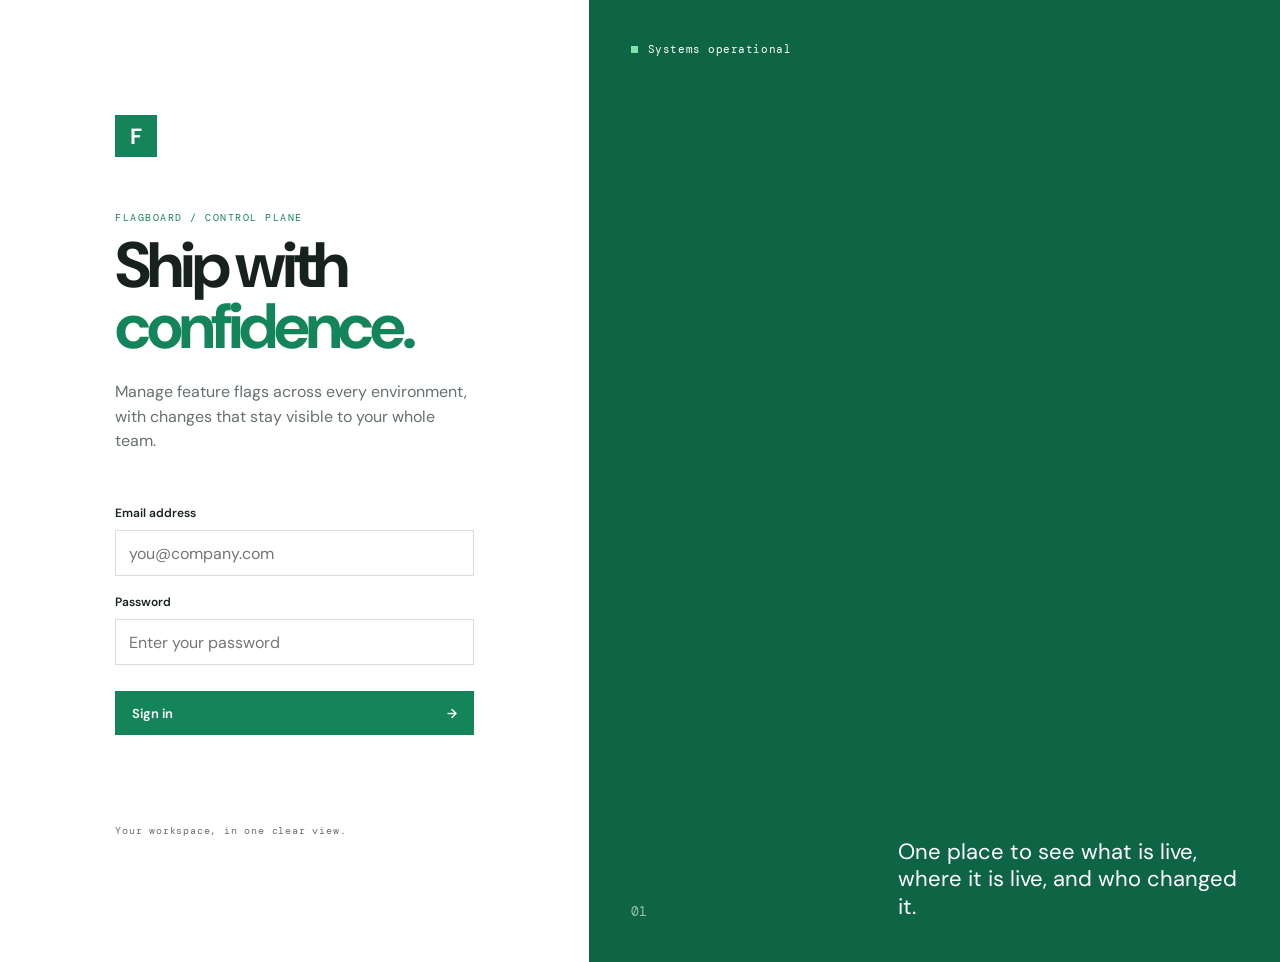
==== frontend/index.html @ a63223d4 "frontend" ====
<!doctype html>
<html lang="en">
  <head>
    <meta charset="utf-8" />
    <meta name="viewport" content="width=device-width, initial-scale=1" />
    <title>FlagBoard — Feature control center</title>
    <link rel="preconnect" href="https://fonts.googleapis.com" />
    <link rel="preconnect" href="https://fonts.gstatic.com" crossorigin />
    <link href="https://fonts.googleapis.com/css2?family=DM+Mono:wght@400;500&family=DM+Sans:wght@400;500;600;700&display=swap" rel="stylesheet" />
    <link rel="stylesheet" href="./styles.css" />
  </head>
  <body>
    <main id="login-view" class="login-shell">
      <section class="login-panel">
        <div class="brand-mark">F</div>
        <p class="eyebrow">FLAGBOARD / CONTROL PLANE</p>
        <h1>Ship with<br /><span>confidence.</span></h1>
        <p class="login-intro">Manage feature flags across every environment, with changes that stay visible to your whole team.</p>
        <form id="login-form" class="login-form">
          <label for="email">Email address</label>
          <input id="email" name="email" type="email" autocomplete="email" placeholder="you@company.com" required />
          <label for="password">Password</label>
          <input id="password" name="password" type="password" autocomplete="current-password" placeholder="Enter your password" required />
          <button class="button button-primary" type="submit">Sign in <span aria-hidden="true">→</span></button>
          <p id="login-error" class="form-error" role="alert"></p>
        </form>
        <p class="login-footnote">Your workspace, in one clear view.</p>
      </section>
      <aside class="login-aside" aria-label="Product summary">
        <div class="aside-top"><span class="status-dot"></span> Systems operational</div>
        <div class="aside-bottom">
          <span>01</span>
          <p>One place to see what is live, where it is live, and who changed it.</p>
        </div>
      </aside>
    </main>

    <main id="dashboard-view" class="dashboard-shell is-hidden">
      <header class="topbar">
        <a class="wordmark" href="#">FLAG<span>BOARD</span></a>
        <div class="topbar-right">
          <div class="connection-state"><span id="connection-dot" class="status-dot"></span><span id="connection-label">Not connected</span></div>
          <span id="user-email" class="user-email"></span>
          <button id="logout-button" class="button button-quiet" type="button">Log out</button>
        </div>
      </header>

      <div class="dashboard-body">
        <aside class="sidebar">
          <div class="sidebar-heading"><span>Workspace</span><button class="icon-button" type="button" title="Create organization" aria-label="Create organization">+</button></div>
          <nav id="org-list" class="org-list" aria-label="Organizations"></nav>
          <div class="sidebar-footer"><span class="sidebar-label">Signed in as</span><span id="sidebar-email"></span></div>
        </aside>

        <section class="content">
          <div class="page-heading">
            <div><p class="eyebrow">CONTROL CENTER</p><h2 id="org-name">Loading workspace</h2><p id="project-context" class="subtle">Select a project to manage its flags.</p></div>
            <div class="environment-picker"><label for="environment">Environment</label><select id="environment"><option value="development">Development</option><option value="staging">Staging</option><option value="production" selected>Production</option></select></div>
          </div>

          <div class="project-tabs" id="project-list" aria-label="Projects"></div>

          <div class="section-heading"><div><p class="eyebrow">FEATURE FLAGS</p><h3>Release controls</h3></div><span id="flag-count" class="count-label">—</span></div>
          <div id="flag-list" class="flag-list"><div class="empty-state">Loading flags…</div></div>

          <div class="audit-section">
            <div class="section-heading"><div><p class="eyebrow">AUDIT LOG</p><h3>Recent activity</h3></div><span class="live-pill"><span class="status-dot"></span> Live updates</span></div>
            <div class="audit-table-wrap"><table class="audit-table"><thead><tr><th>Change</th><th>Flag</th><th>Actor</th><th>Time</th><th>Details</th></tr></thead><tbody id="audit-list"><tr><td colspan="5" class="table-empty">Select a flag to view its audit history.</td></tr></tbody></table></div>
          </div>
        </section>
      </div>
    </main>
    <div id="toast" class="toast" role="status" aria-live="polite"></div>
    <script src="./app.js"></script>
  </body>
</html>
---- frontend/styles.css ----
:root {
  --ink: #17221f;
  --muted: #66716d;
  --soft: #f4f6f3;
  --line: #d8dfdb;
  --green: #14845b;
  --green-dark: #0e6546;
  --mint: #dcefe5;
  --amber: #bb7a1a;
  --white: #ffffff;
  --mono: "DM Mono", monospace;
  --sans: "DM Sans", sans-serif;
}

* { box-sizing: border-box; }
html, body { min-height: 100%; margin: 0; }
body { background: var(--white); color: var(--ink); font-family: var(--sans); }
button, input, select { font: inherit; }
button { cursor: pointer; }
.is-hidden { display: none !important; }
.eyebrow { color: var(--green); font-family: var(--mono); font-size: 10px; letter-spacing: .15em; margin: 0 0 12px; }
.subtle, .login-intro { color: var(--muted); }
.status-dot { background: var(--green); display: inline-block; height: 7px; width: 7px; }

.login-shell { display: grid; grid-template-columns: minmax(420px, 46%) 1fr; min-height: 100vh; }
.login-panel { align-items: flex-start; display: flex; flex-direction: column; justify-content: center; padding: 9vw; }
.brand-mark { align-items: center; background: var(--green); color: var(--white); display: flex; font-size: 22px; font-weight: 700; height: 42px; justify-content: center; margin-bottom: 54px; width: 42px; }
.login-panel h1 { font-size: clamp(44px, 5vw, 74px); letter-spacing: -.065em; line-height: .95; margin: 0 0 22px; }
.login-panel h1 span { color: var(--green); }
.login-intro { font-size: 16px; line-height: 1.55; margin: 0 0 42px; max-width: 370px; }
.login-form { display: grid; gap: 9px; max-width: 390px; width: 100%; }
.login-form label { font-size: 12px; font-weight: 600; margin-top: 9px; }
input, select { background: var(--white); border: 1px solid var(--line); border-radius: 0; color: var(--ink); min-height: 46px; padding: 0 13px; width: 100%; }
input:focus, select:focus { border-color: var(--green); outline: 2px solid var(--mint); }
.button { border: 1px solid transparent; border-radius: 0; font-size: 13px; font-weight: 600; min-height: 44px; padding: 0 16px; }
.button-primary { align-items: center; background: var(--green); color: var(--white); display: flex; justify-content: space-between; margin-top: 17px; }
.button-primary:hover { background: var(--green-dark); }
.button-quiet { background: transparent; border-color: var(--line); color: var(--muted); min-height: 34px; }
.button-quiet:hover { border-color: var(--ink); color: var(--ink); }
.form-error { color: #b33b32; font-size: 12px; min-height: 18px; margin: 4px 0 0; }
.login-footnote { color: var(--muted); font-family: var(--mono); font-size: 10px; letter-spacing: .08em; margin-top: 58px; }
.login-aside { background: var(--green-dark); color: var(--white); display: flex; flex-direction: column; justify-content: space-between; padding: 42px; }
.aside-top { align-items: center; display: flex; font-family: var(--mono); font-size: 11px; gap: 10px; letter-spacing: .05em; }
.aside-top .status-dot { background: #7fe1aa; }
.aside-bottom { align-items: end; display: flex; gap: 30px; justify-content: space-between; }
.aside-bottom span { font-family: var(--mono); font-size: 13px; opacity: .6; }
.aside-bottom p { font-size: 22px; line-height: 1.25; margin: 0; max-width: 340px; }

.topbar { align-items: center; border-bottom: 1px solid var(--line); display: flex; height: 72px; justify-content: space-between; padding: 0 34px; }
.wordmark { color: var(--ink); font-family: var(--mono); font-size: 14px; font-weight: 500; letter-spacing: .04em; text-decoration: none; }
.wordmark span { color: var(--green); }
.topbar-right, .connection-state { align-items: center; display: flex; gap: 14px; }
.connection-state { color: var(--muted); font-family: var(--mono); font-size: 10px; }
.user-email { border-left: 1px solid var(--line); color: var(--muted); font-size: 12px; padding-left: 18px; }
.dashboard-body { display: grid; grid-template-columns: 250px 1fr; min-height: calc(100vh - 72px); }
.sidebar { border-right: 1px solid var(--line); display: flex; flex-direction: column; padding: 30px 18px; }
.sidebar-heading { align-items: center; color: var(--muted); display: flex; font-family: var(--mono); font-size: 10px; justify-content: space-between; letter-spacing: .1em; margin: 0 10px 18px; text-transform: uppercase; }
.icon-button { background: transparent; border: 1px solid var(--line); color: var(--green); font-size: 19px; height: 27px; line-height: 20px; width: 27px; }
.icon-button:hover { background: var(--mint); }
.org-list { display: grid; gap: 3px; }
.org-button { background: transparent; border: 0; color: var(--ink); display: flex; font-size: 13px; padding: 12px 10px; text-align: left; width: 100%; }
.org-button.active { background: var(--soft); border-left: 3px solid var(--green); font-weight: 700; padding-left: 7px; }
.sidebar-footer { border-top: 1px solid var(--line); display: grid; gap: 6px; margin-top: auto; padding: 20px 10px 0; }
.sidebar-label { color: var(--muted); font-family: var(--mono); font-size: 9px; letter-spacing: .1em; text-transform: uppercase; }
.sidebar-footer span:last-child { font-size: 12px; overflow: hidden; text-overflow: ellipsis; }
.content { max-width: 1180px; padding: 48px 56px 80px; width: 100%; }
.page-heading { align-items: end; display: flex; justify-content: space-between; margin-bottom: 35px; }
.page-heading h2 { font-size: clamp(32px, 4vw, 48px); letter-spacing: -.06em; line-height: 1; margin: 0 0 10px; }
.page-heading p { margin-bottom: 0; }
.environment-picker { min-width: 176px; }
.environment-picker label { color: var(--muted); display: block; font-family: var(--mono); font-size: 9px; letter-spacing: .1em; margin-bottom: 8px; text-transform: uppercase; }
.project-tabs { border-bottom: 1px solid var(--line); display: flex; gap: 28px; margin-bottom: 42px; overflow-x: auto; }
.project-button { background: transparent; border: 0; border-bottom: 2px solid transparent; color: var(--muted); font-size: 13px; padding: 0 0 14px; white-space: nowrap; }
.project-button.active { border-color: var(--green); color: var(--ink); font-weight: 700; }
.section-heading { align-items: end; display: flex; justify-content: space-between; margin-bottom: 16px; }
.section-heading h3 { font-size: 21px; letter-spacing: -.03em; margin: 0; }
.count-label { color: var(--muted); font-family: var(--mono); font-size: 11px; }
.flag-list { border-top: 1px solid var(--ink); }
.flag-row { align-items: center; border-bottom: 1px solid var(--line); display: grid; gap: 18px; grid-template-columns: minmax(180px, 1fr) 150px 130px 74px; min-height: 83px; }
.flag-main strong { display: block; font-size: 14px; margin-bottom: 5px; }
.flag-key { color: var(--muted); font-family: var(--mono); font-size: 10px; }
.flag-status { align-items: center; display: flex; gap: 8px; font-family: var(--mono); font-size: 10px; text-transform: uppercase; }
.flag-status.on { color: var(--green); }
.flag-status.off { color: var(--muted); }
.rollout { color: var(--muted); font-family: var(--mono); font-size: 11px; }
.switch { background: #cbd2ce; border: 0; height: 24px; padding: 0; position: relative; width: 44px; }
.switch::after { background: var(--white); content: ""; height: 18px; left: 3px; position: absolute; top: 3px; transition: transform .15s ease; width: 18px; }
.switch[aria-checked="true"] { background: var(--green); }
.switch[aria-checked="true"]::after { transform: translateX(20px); }
.switch:focus { outline: 2px solid var(--mint); outline-offset: 2px; }
.empty-state { border-bottom: 1px solid var(--line); color: var(--muted); font-size: 13px; padding: 30px 0; }
.audit-section { margin-top: 66px; }
.live-pill { align-items: center; color: var(--green); display: flex; font-family: var(--mono); font-size: 10px; gap: 8px; text-transform: uppercase; }
.audit-table-wrap { overflow-x: auto; }
.audit-table { border-collapse: collapse; font-size: 12px; min-width: 650px; width: 100%; }
.audit-table th { border-bottom: 1px solid var(--ink); color: var(--muted); font-family: var(--mono); font-size: 9px; font-weight: 400; letter-spacing: .1em; padding: 11px 12px 11px 0; text-align: left; text-transform: uppercase; }
.audit-table td { border-bottom: 1px solid var(--line); padding: 15px 12px 15px 0; vertical-align: top; }
.audit-table td:first-child { color: var(--green); font-weight: 700; }
.audit-table .mono { color: var(--muted); font-family: var(--mono); font-size: 10px; }
.table-empty { color: var(--muted); padding: 25px 0 !important; }
.toast { background: var(--ink); bottom: 24px; color: var(--white); font-size: 12px; opacity: 0; padding: 13px 16px; pointer-events: none; position: fixed; right: 24px; transform: translateY(10px); transition: .2s ease; }
.toast.show { opacity: 1; transform: translateY(0); }

@media (max-width: 800px) {
  .login-shell { grid-template-columns: 1fr; }
  .login-panel { min-height: 100vh; padding: 48px 28px; }
  .login-aside { display: none; }
  .topbar { padding: 0 18px; }
  .user-email { display: none; }
  .dashboard-body { grid-template-columns: 1fr; }
  .sidebar { border-bottom: 1px solid var(--line); border-right: 0; padding: 18px; }
  .org-list { display: flex; overflow-x: auto; }
  .org-button { white-space: nowrap; width: auto; }
  .sidebar-footer { display: none; }
  .content { padding: 32px 18px 60px; }
  .page-heading { align-items: start; flex-direction: column; gap: 24px; }
  .environment-picker { width: 100%; }
  .flag-row { gap: 10px; grid-template-columns: minmax(150px, 1fr) 88px 48px; }
  .rollout { display: none; }
}
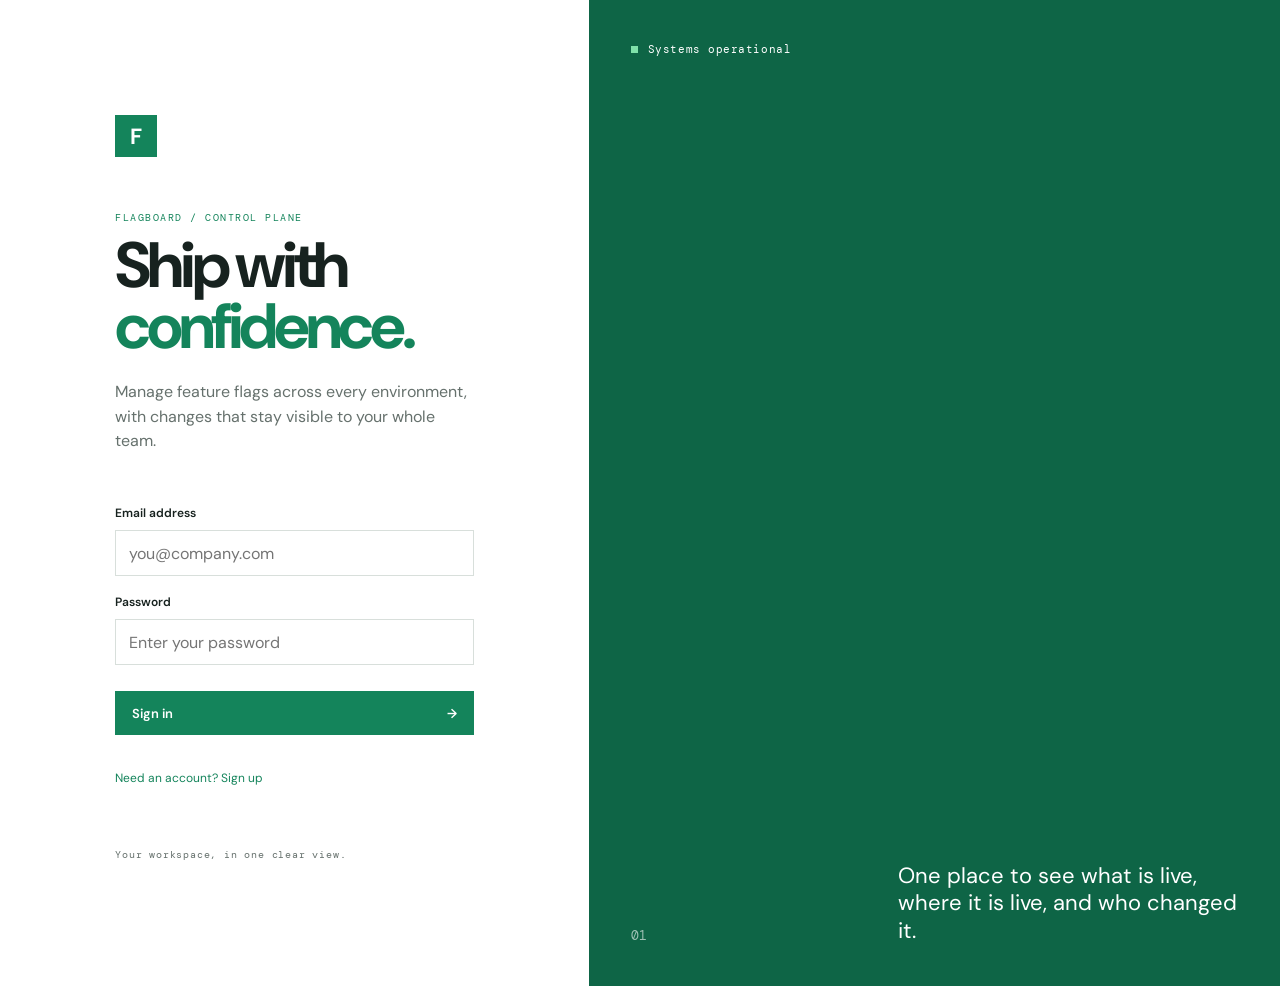
==== commit 8f4c01dc: "improve frontend" ====
--- a/frontend/index.html
+++ b/frontend/index.html
@@ -14,7 +14,7 @@
       <section class="login-panel">
         <div class="brand-mark">F</div>
         <p class="eyebrow">FLAGBOARD / CONTROL PLANE</p>
-        <h1>Ship with<br /><span>confidence.</span></h1>
+        <h1 id="auth-title">Ship with<br /><span>confidence.</span></h1>
         <p class="login-intro">Manage feature flags across every environment, with changes that stay visible to your whole team.</p>
         <form id="login-form" class="login-form">
           <label for="email">Email address</label>
@@ -24,6 +24,7 @@
           <button class="button button-primary" type="submit">Sign in <span aria-hidden="true">→</span></button>
           <p id="login-error" class="form-error" role="alert"></p>
         </form>
+        <button id="auth-switch" class="text-button" type="button">Need an account? Sign up</button>
         <p class="login-footnote">Your workspace, in one clear view.</p>
       </section>
       <aside class="login-aside" aria-label="Product summary">
@@ -39,7 +40,7 @@
       <header class="topbar">
         <a class="wordmark" href="#">FLAG<span>BOARD</span></a>
         <div class="topbar-right">
-          <div class="connection-state"><span id="connection-dot" class="status-dot"></span><span id="connection-label">Not connected</span></div>
+          <div class="connection-state" title="Live sync uses the dashboard WebSocket endpoint."><span id="connection-dot" class="status-dot"></span><span id="connection-label">Live sync: connecting…</span></div>
           <span id="user-email" class="user-email"></span>
           <button id="logout-button" class="button button-quiet" type="button">Log out</button>
         </div>
@@ -47,7 +48,7 @@
 
       <div class="dashboard-body">
         <aside class="sidebar">
-          <div class="sidebar-heading"><span>Workspace</span><button class="icon-button" type="button" title="Create organization" aria-label="Create organization">+</button></div>
+          <div class="sidebar-heading"><span>Workspace</span><button id="create-org-button" class="icon-button" type="button" title="Create organization" aria-label="Create organization">+</button></div>
           <nav id="org-list" class="org-list" aria-label="Organizations"></nav>
           <div class="sidebar-footer"><span class="sidebar-label">Signed in as</span><span id="sidebar-email"></span></div>
         </aside>
@@ -58,10 +59,12 @@
             <div class="environment-picker"><label for="environment">Environment</label><select id="environment"><option value="development">Development</option><option value="staging">Staging</option><option value="production" selected>Production</option></select></div>
           </div>
 
-          <div class="project-tabs" id="project-list" aria-label="Projects"></div>
+          <div class="project-tabs-row"><div class="project-tabs" id="project-list" aria-label="Projects"></div><button id="create-project-button" class="small-action" type="button">+ Project</button></div>
 
-          <div class="section-heading"><div><p class="eyebrow">FEATURE FLAGS</p><h3>Release controls</h3></div><span id="flag-count" class="count-label">—</span></div>
+          <div class="section-heading"><div><p class="eyebrow">FEATURE FLAGS</p><h3>Release controls</h3></div><div class="section-actions"><span id="flag-count" class="count-label">—</span><button id="create-flag-button" class="small-action" type="button">+ Flag</button></div></div>
           <div id="flag-list" class="flag-list"><div class="empty-state">Loading flags…</div></div>
+
+          <div class="management-actions"><button id="members-button" class="button button-quiet" type="button">Members</button><button id="keys-button" class="button button-quiet" type="button">API keys</button><button id="evaluate-button" class="button button-quiet" type="button">Evaluate flag</button></div>
 
           <div class="audit-section">
             <div class="section-heading"><div><p class="eyebrow">AUDIT LOG</p><h3>Recent activity</h3></div><span class="live-pill"><span class="status-dot"></span> Live updates</span></div>
@@ -70,6 +73,18 @@
         </section>
       </div>
     </main>
+    <div id="modal" class="modal-backdrop is-hidden" role="dialog" aria-modal="true" aria-labelledby="modal-title">
+      <div class="modal-card"><div class="modal-header"><div><p class="eyebrow">WORKSPACE TOOLS</p><h2 id="modal-title">Manage</h2></div><button class="icon-button" type="button" data-close-modal aria-label="Close">×</button></div><div id="modal-content"></div></div>
+    </div>
+    <div id="org-modal" class="modal-backdrop is-hidden" role="dialog" aria-modal="true" aria-labelledby="org-modal-title">
+      <form id="org-form" class="modal-card">
+        <div class="modal-header"><div><p class="eyebrow">NEW WORKSPACE</p><h2 id="org-modal-title">Create organization</h2></div><button id="close-org-modal" class="icon-button" type="button" aria-label="Close">×</button></div>
+        <label for="org-name-input">Organization name</label>
+        <input id="org-name-input" type="text" placeholder="Acme Inc." required />
+        <p id="org-error" class="form-error" role="alert"></p>
+        <div class="modal-actions"><button id="cancel-org-modal" class="button button-quiet" type="button">Cancel</button><button class="button button-primary" type="submit">Create organization <span aria-hidden="true">→</span></button></div>
+      </form>
+    </div>
     <div id="toast" class="toast" role="status" aria-live="polite"></div>
     <script src="./app.js"></script>
   </body>
--- a/frontend/styles.css
+++ b/frontend/styles.css
@@ -30,7 +30,8 @@
 .login-intro { font-size: 16px; line-height: 1.55; margin: 0 0 42px; max-width: 370px; }
 .login-form { display: grid; gap: 9px; max-width: 390px; width: 100%; }
 .login-form label { font-size: 12px; font-weight: 600; margin-top: 9px; }
-input, select { background: var(--white); border: 1px solid var(--line); border-radius: 0; color: var(--ink); min-height: 46px; padding: 0 13px; width: 100%; }
+input, select, textarea { background: var(--white); border: 1px solid var(--line); border-radius: 0; color: var(--ink); min-height: 46px; padding: 0 13px; width: 100%; }
+textarea { min-height: 92px; padding-top: 12px; resize: vertical; }
 input:focus, select:focus { border-color: var(--green); outline: 2px solid var(--mint); }
 .button { border: 1px solid transparent; border-radius: 0; font-size: 13px; font-weight: 600; min-height: 44px; padding: 0 16px; }
 .button-primary { align-items: center; background: var(--green); color: var(--white); display: flex; justify-content: space-between; margin-top: 17px; }
@@ -38,6 +39,8 @@
 .button-quiet { background: transparent; border-color: var(--line); color: var(--muted); min-height: 34px; }
 .button-quiet:hover { border-color: var(--ink); color: var(--ink); }
 .form-error { color: #b33b32; font-size: 12px; min-height: 18px; margin: 4px 0 0; }
+.text-button { background: transparent; border: 0; color: var(--green); font-size: 12px; padding: 4px 0; text-align: left; }
+.text-button:hover { color: var(--green-dark); text-decoration: underline; }
 .login-footnote { color: var(--muted); font-family: var(--mono); font-size: 10px; letter-spacing: .08em; margin-top: 58px; }
 .login-aside { background: var(--green-dark); color: var(--white); display: flex; flex-direction: column; justify-content: space-between; padding: 42px; }
 .aside-top { align-items: center; display: flex; font-family: var(--mono); font-size: 11px; gap: 10px; letter-spacing: .05em; }
@@ -70,13 +73,18 @@
 .environment-picker { min-width: 176px; }
 .environment-picker label { color: var(--muted); display: block; font-family: var(--mono); font-size: 9px; letter-spacing: .1em; margin-bottom: 8px; text-transform: uppercase; }
 .project-tabs { border-bottom: 1px solid var(--line); display: flex; gap: 28px; margin-bottom: 42px; overflow-x: auto; }
+.project-tabs-row { align-items: start; display: flex; gap: 18px; justify-content: space-between; }
 .project-button { background: transparent; border: 0; border-bottom: 2px solid transparent; color: var(--muted); font-size: 13px; padding: 0 0 14px; white-space: nowrap; }
 .project-button.active { border-color: var(--green); color: var(--ink); font-weight: 700; }
 .section-heading { align-items: end; display: flex; justify-content: space-between; margin-bottom: 16px; }
 .section-heading h3 { font-size: 21px; letter-spacing: -.03em; margin: 0; }
 .count-label { color: var(--muted); font-family: var(--mono); font-size: 11px; }
+.section-actions { align-items: center; display: flex; gap: 16px; }
+.small-action { background: transparent; border: 1px solid var(--line); color: var(--green); font-family: var(--mono); font-size: 10px; min-height: 30px; padding: 0 10px; text-transform: uppercase; }
+.small-action:hover { background: var(--mint); border-color: var(--green); }
+.small-action.danger { color: #b33b32; }
 .flag-list { border-top: 1px solid var(--ink); }
-.flag-row { align-items: center; border-bottom: 1px solid var(--line); display: grid; gap: 18px; grid-template-columns: minmax(180px, 1fr) 150px 130px 74px; min-height: 83px; }
+.flag-row { align-items: center; border-bottom: 1px solid var(--line); display: grid; gap: 18px; grid-template-columns: minmax(180px, 1fr) 130px 130px 90px 74px; min-height: 83px; }
 .flag-main strong { display: block; font-size: 14px; margin-bottom: 5px; }
 .flag-key { color: var(--muted); font-family: var(--mono); font-size: 10px; }
 .flag-status { align-items: center; display: flex; gap: 8px; font-family: var(--mono); font-size: 10px; text-transform: uppercase; }
@@ -89,6 +97,7 @@
 .switch[aria-checked="true"]::after { transform: translateX(20px); }
 .switch:focus { outline: 2px solid var(--mint); outline-offset: 2px; }
 .empty-state { border-bottom: 1px solid var(--line); color: var(--muted); font-size: 13px; padding: 30px 0; }
+.management-actions { border-top: 1px solid var(--line); display: flex; gap: 10px; margin-top: 28px; padding-top: 20px; }
 .audit-section { margin-top: 66px; }
 .live-pill { align-items: center; color: var(--green); display: flex; font-family: var(--mono); font-size: 10px; gap: 8px; text-transform: uppercase; }
 .audit-table-wrap { overflow-x: auto; }
@@ -100,6 +109,25 @@
 .table-empty { color: var(--muted); padding: 25px 0 !important; }
 .toast { background: var(--ink); bottom: 24px; color: var(--white); font-size: 12px; opacity: 0; padding: 13px 16px; pointer-events: none; position: fixed; right: 24px; transform: translateY(10px); transition: .2s ease; }
 .toast.show { opacity: 1; transform: translateY(0); }
+.modal-backdrop { align-items: center; background: rgba(23, 34, 31, .32); display: flex; inset: 0; justify-content: center; padding: 20px; position: fixed; z-index: 5; }
+.modal-card { background: var(--white); border: 1px solid var(--ink); box-shadow: 8px 8px 0 var(--green); display: grid; gap: 9px; max-width: 480px; padding: 28px; width: 100%; }
+.modal-header { align-items: start; display: flex; justify-content: space-between; margin-bottom: 12px; }
+.modal-header h2 { font-size: 25px; letter-spacing: -.04em; margin: 0; }
+.modal-card label { font-size: 12px; font-weight: 600; margin-top: 6px; }
+.modal-form { display: grid; gap: 9px; }
+.modal-context, .helper-text { color: var(--muted); font-family: var(--mono); font-size: 10px; margin: 0 0 8px; }
+.modal-list { border-top: 1px solid var(--line); margin: 8px 0 20px; }
+.list-row { align-items: center; border-bottom: 1px solid var(--line); display: flex; justify-content: space-between; padding: 13px 0; }
+.list-row strong, .list-row span { display: block; }
+.list-row strong { font-family: var(--mono); font-size: 12px; }
+.list-row span { color: var(--muted); font-size: 11px; margin-top: 4px; }
+.inline-form { align-items: start; display: grid; gap: 9px; grid-template-columns: 1fr auto; }
+.inline-form .form-error { grid-column: 1 / -1; }
+.evaluation-result { border: 1px solid var(--line); display: grid; gap: 8px; padding: 20px; }
+.evaluation-result strong { color: var(--green); font-family: var(--mono); font-size: 24px; }
+.evaluation-result span { color: var(--muted); font-family: var(--mono); font-size: 11px; }
+.modal-actions { display: flex; gap: 10px; justify-content: flex-end; margin-top: 16px; }
+.modal-actions .button-primary { gap: 22px; margin-top: 0; }
 
 @media (max-width: 800px) {
   .login-shell { grid-template-columns: 1fr; }
@@ -115,6 +143,11 @@
   .content { padding: 32px 18px 60px; }
   .page-heading { align-items: start; flex-direction: column; gap: 24px; }
   .environment-picker { width: 100%; }
+  .project-tabs-row { align-items: stretch; flex-direction: column; }
+  .project-tabs { margin-bottom: 14px; }
+  .section-heading { align-items: start; gap: 14px; }
   .flag-row { gap: 10px; grid-template-columns: minmax(150px, 1fr) 88px 48px; }
   .rollout { display: none; }
+  .flag-row .small-action { display: none; }
+  .management-actions { flex-wrap: wrap; }
 }
